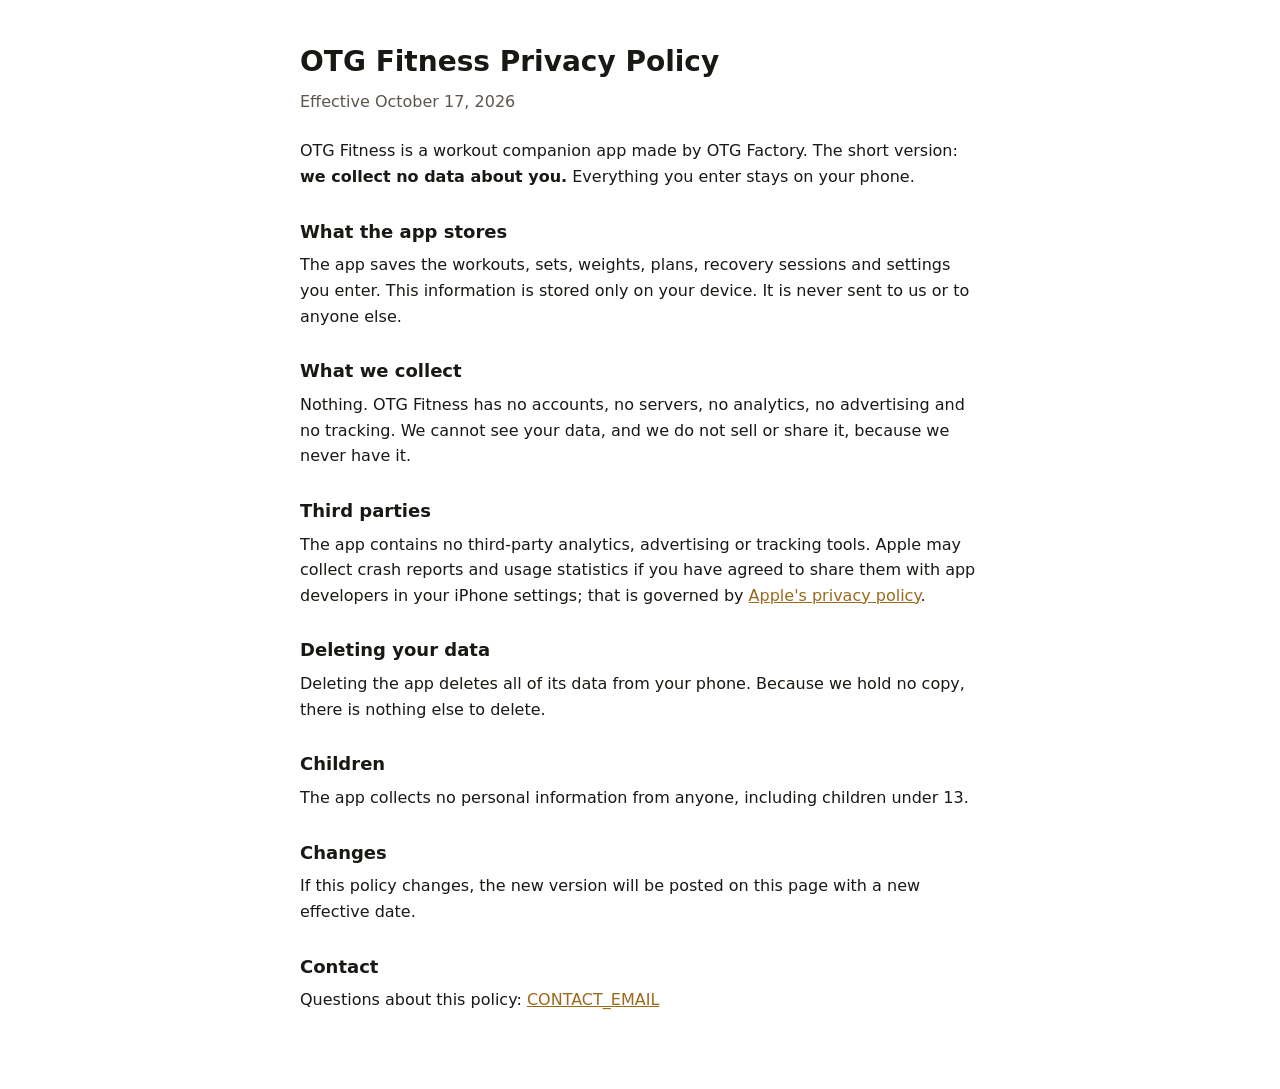
==== privacy.html @ 755409e6 "Add App Store privacy policy page Co-Authored-By: Claude Opus 5.5 <noreply@anthropic.com> Claude-Ses" ====
<!doctype html>
<html lang="en">
<head>
  <meta charset="utf-8">
  <meta name="viewport" content="width=device-width, initial-scale=1">
  <title>OTG Fitness Privacy Policy</title>
  <meta name="description" content="OTG Fitness collects no personal data. Everything stays on your phone.">
  <style>
    :root { --bg: #ffffff; --text: #1a1814; --muted: #5c564d; --accent: #9a6a1c; }
    @media (prefers-color-scheme: dark) { :root { --bg: #0f0e0c; --text: #f2ede4; --muted: #a69d8f; --accent: #e0a84a; } }
    body { margin: 0; background: var(--bg); color: var(--text); font: 16px/1.6 system-ui, -apple-system, "Segoe UI", Roboto, sans-serif; }
    main { max-width: 680px; margin: 0 auto; padding: 40px 16px 64px; }
    h1 { font-size: 28px; margin: 0 0 4px; }
    h2 { font-size: 18px; margin: 28px 0 6px; }
    .date { color: var(--muted); margin: 0 0 24px; }
    a { color: var(--accent); }
    p, ul { margin: 0 0 12px; }
  </style>
</head>
<body>
<main>
  <h1>OTG Fitness Privacy Policy</h1>
  <p class="date">Effective October 17, 2026</p>

  <p>OTG Fitness is a workout companion app made by OTG Factory. The short version: <strong>we collect no data about you.</strong> Everything you enter stays on your phone.</p>

  <h2>What the app stores</h2>
  <p>The app saves the workouts, sets, weights, plans, recovery sessions and settings you enter. This information is stored only on your device. It is never sent to us or to anyone else.</p>

  <h2>What we collect</h2>
  <p>Nothing. OTG Fitness has no accounts, no servers, no analytics, no advertising and no tracking. We cannot see your data, and we do not sell or share it, because we never have it.</p>

  <h2>Third parties</h2>
  <p>The app contains no third-party analytics, advertising or tracking tools. Apple may collect crash reports and usage statistics if you have agreed to share them with app developers in your iPhone settings; that is governed by <a href="https://www.apple.com/legal/privacy/">Apple's privacy policy</a>.</p>

  <h2>Deleting your data</h2>
  <p>Deleting the app deletes all of its data from your phone. Because we hold no copy, there is nothing else to delete.</p>

  <h2>Children</h2>
  <p>The app collects no personal information from anyone, including children under 13.</p>

  <h2>Changes</h2>
  <p>If this policy changes, the new version will be posted on this page with a new effective date.</p>

  <h2>Contact</h2>
  <p>Questions about this policy: <a href="mailto:CONTACT_EMAIL">CONTACT_EMAIL</a></p>

</main>
</body>
</html>
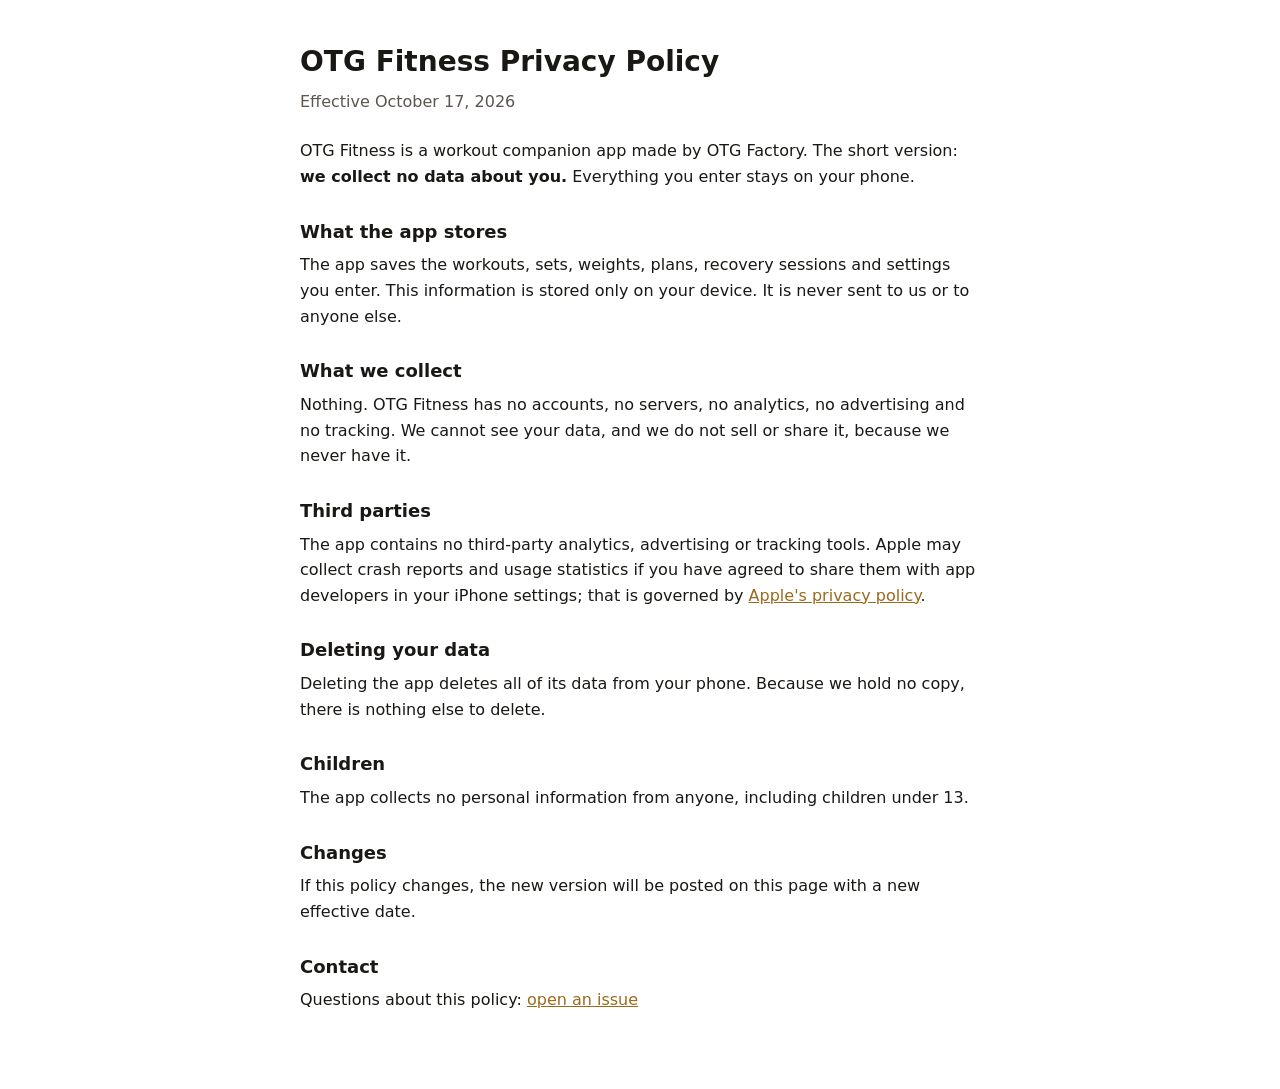
==== commit 19122f55: "Add Markdown privacy policy viewable on GitHub; contact via issues Co-Authored-By: Claude Opus 5.5 <" ====
--- a/privacy.html
+++ b/privacy.html
@@ -43,7 +43,7 @@
   <p>If this policy changes, the new version will be posted on this page with a new effective date.</p>
 
   <h2>Contact</h2>
-  <p>Questions about this policy: <a href="mailto:CONTACT_EMAIL">CONTACT_EMAIL</a></p>
+  <p>Questions about this policy: <a href="https://github.com/jjjeffrey2442/icool244/issues">open an issue</a></p>
 
 </main>
 </body>
